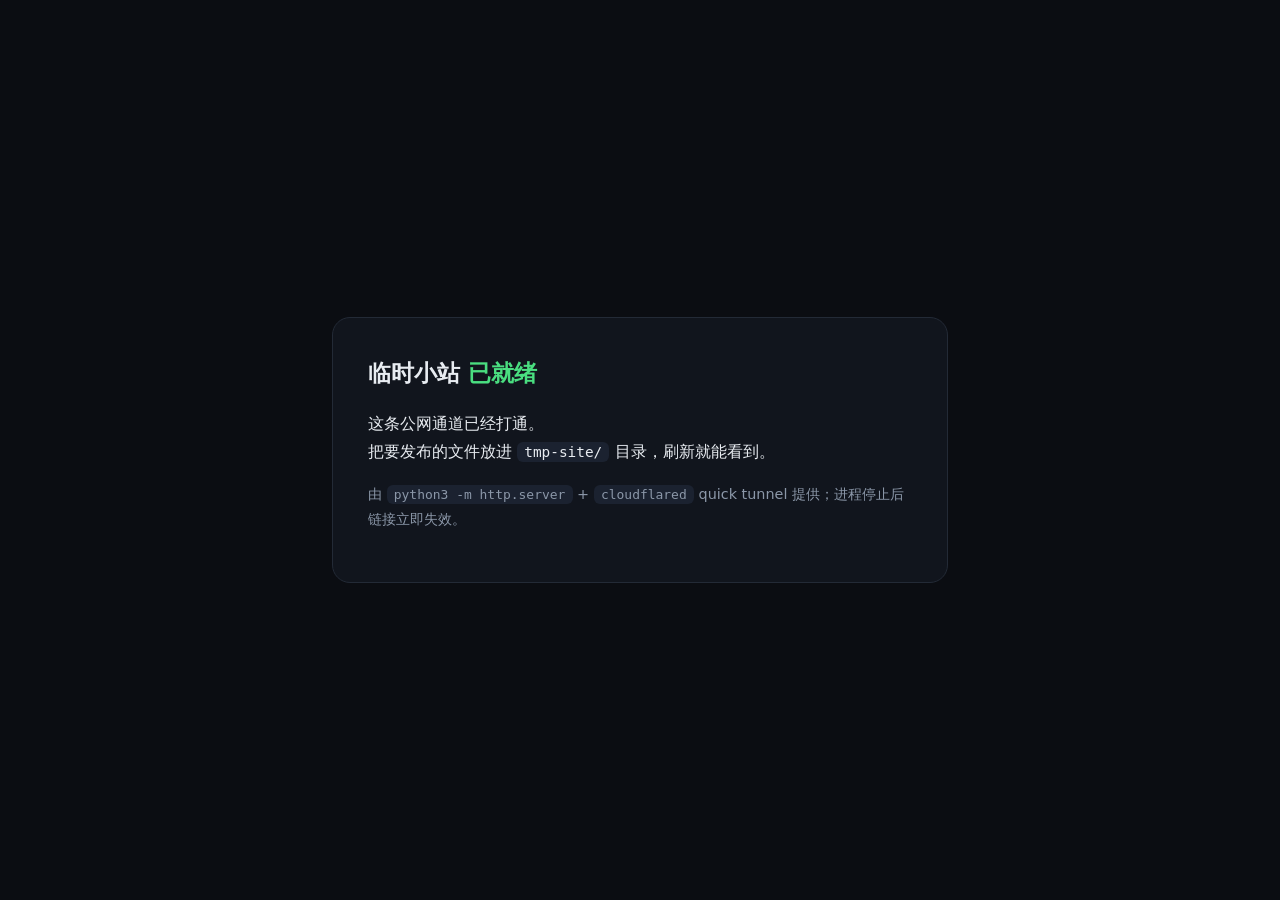
==== index.html @ eb9f4556 "add index.html" ====
<!doctype html>
<html lang="zh-CN"><head><meta charset="utf-8">
<meta name="viewport" content="width=device-width,initial-scale=1">
<title>临时小站 · 已就绪</title>
<style>
:root{color-scheme:dark}
body{margin:0;min-height:100vh;display:grid;place-items:center;background:#0b0d12;color:#e8ecf1;
font:16px/1.75 -apple-system,system-ui,"Noto Sans SC",sans-serif}
.card{max-width:34rem;margin:1rem;padding:2.2rem;border:1px solid #232a36;border-radius:18px;background:#11151d}
h1{margin:0 0 .6rem;font-size:1.45rem}
.ok{color:#4ade80}
code{background:#1b2230;padding:.15rem .45rem;border-radius:6px;font-size:.9em}
.muted{color:#8b97a8;font-size:.9rem}
</style></head><body>
<div class="card">
<h1>临时小站 <span class="ok">已就绪</span></h1>
<p>这条公网通道已经打通。<br>把要发布的文件放进 <code>tmp-site/</code> 目录，刷新就能看到。</p>
<p class="muted">由 <code>python3 -m http.server</code> + <code>cloudflared</code> quick tunnel 提供；进程停止后链接立即失效。</p>
</div></body></html>
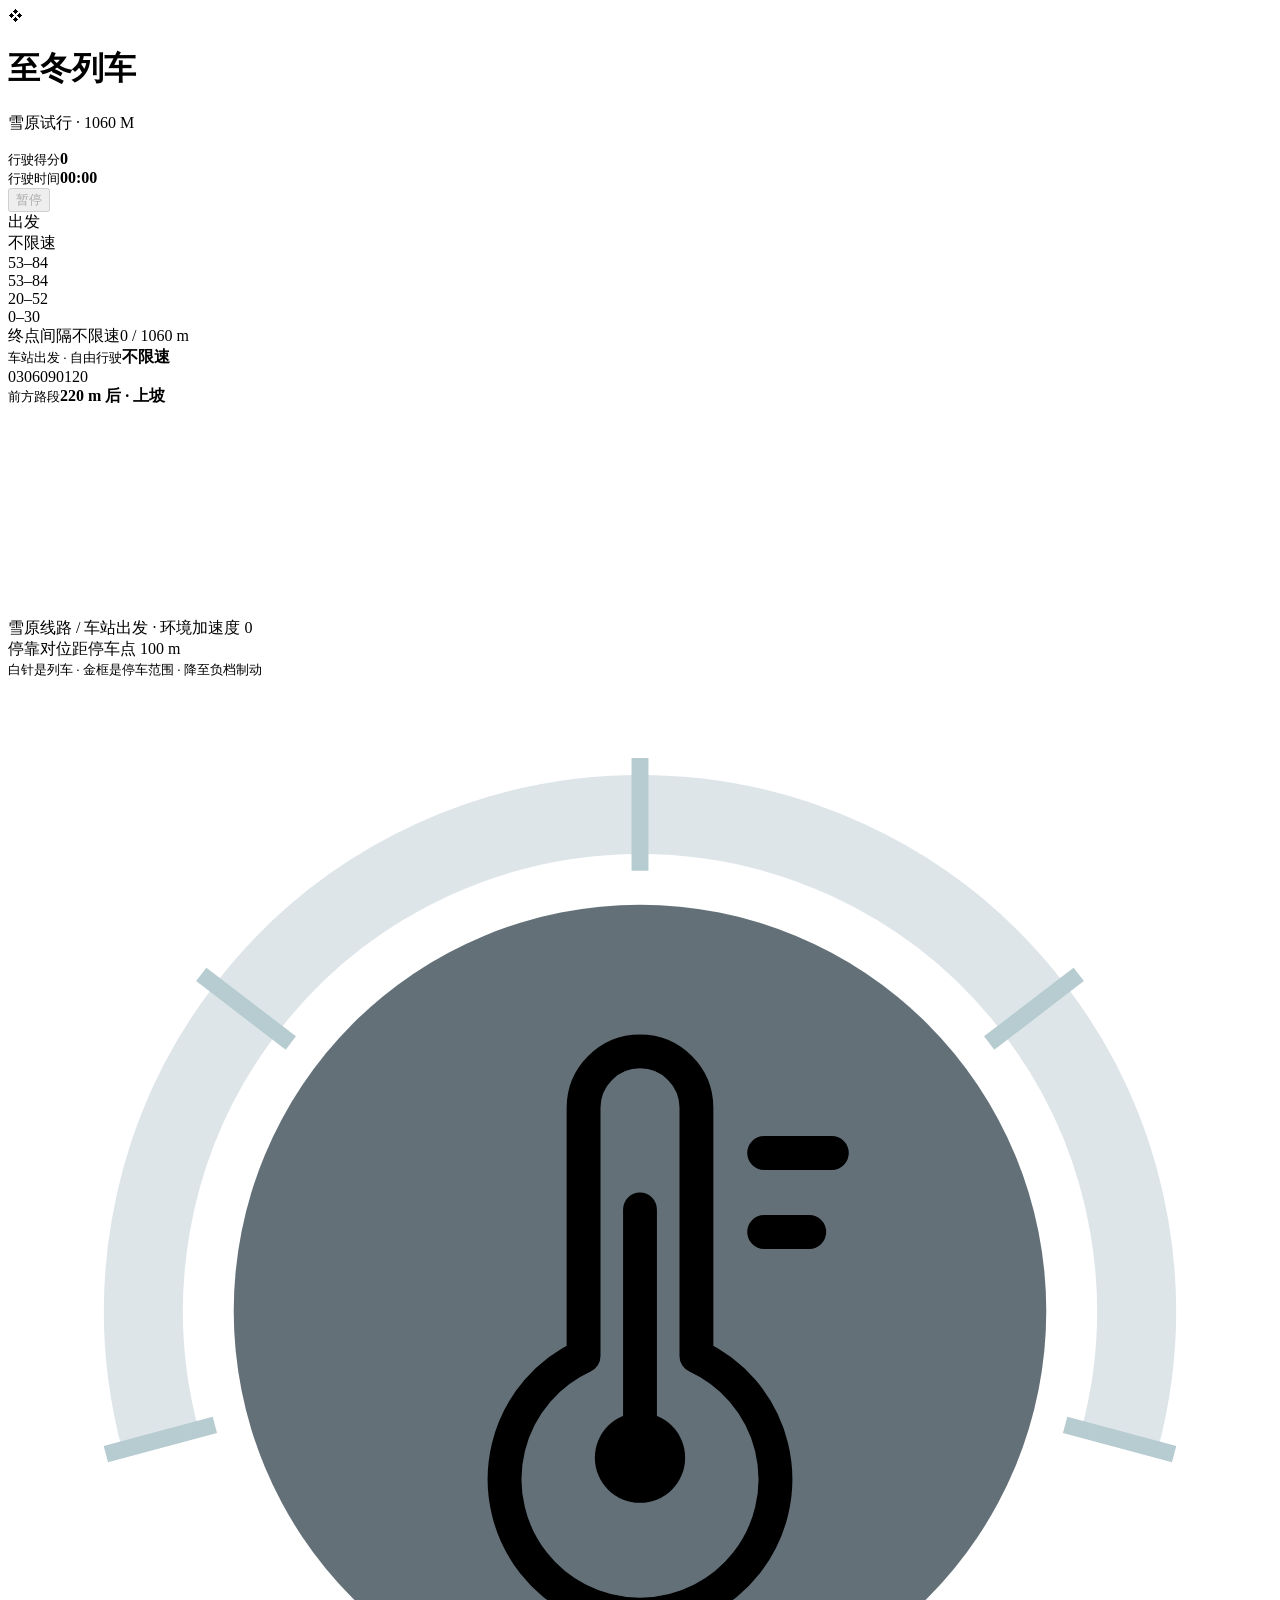
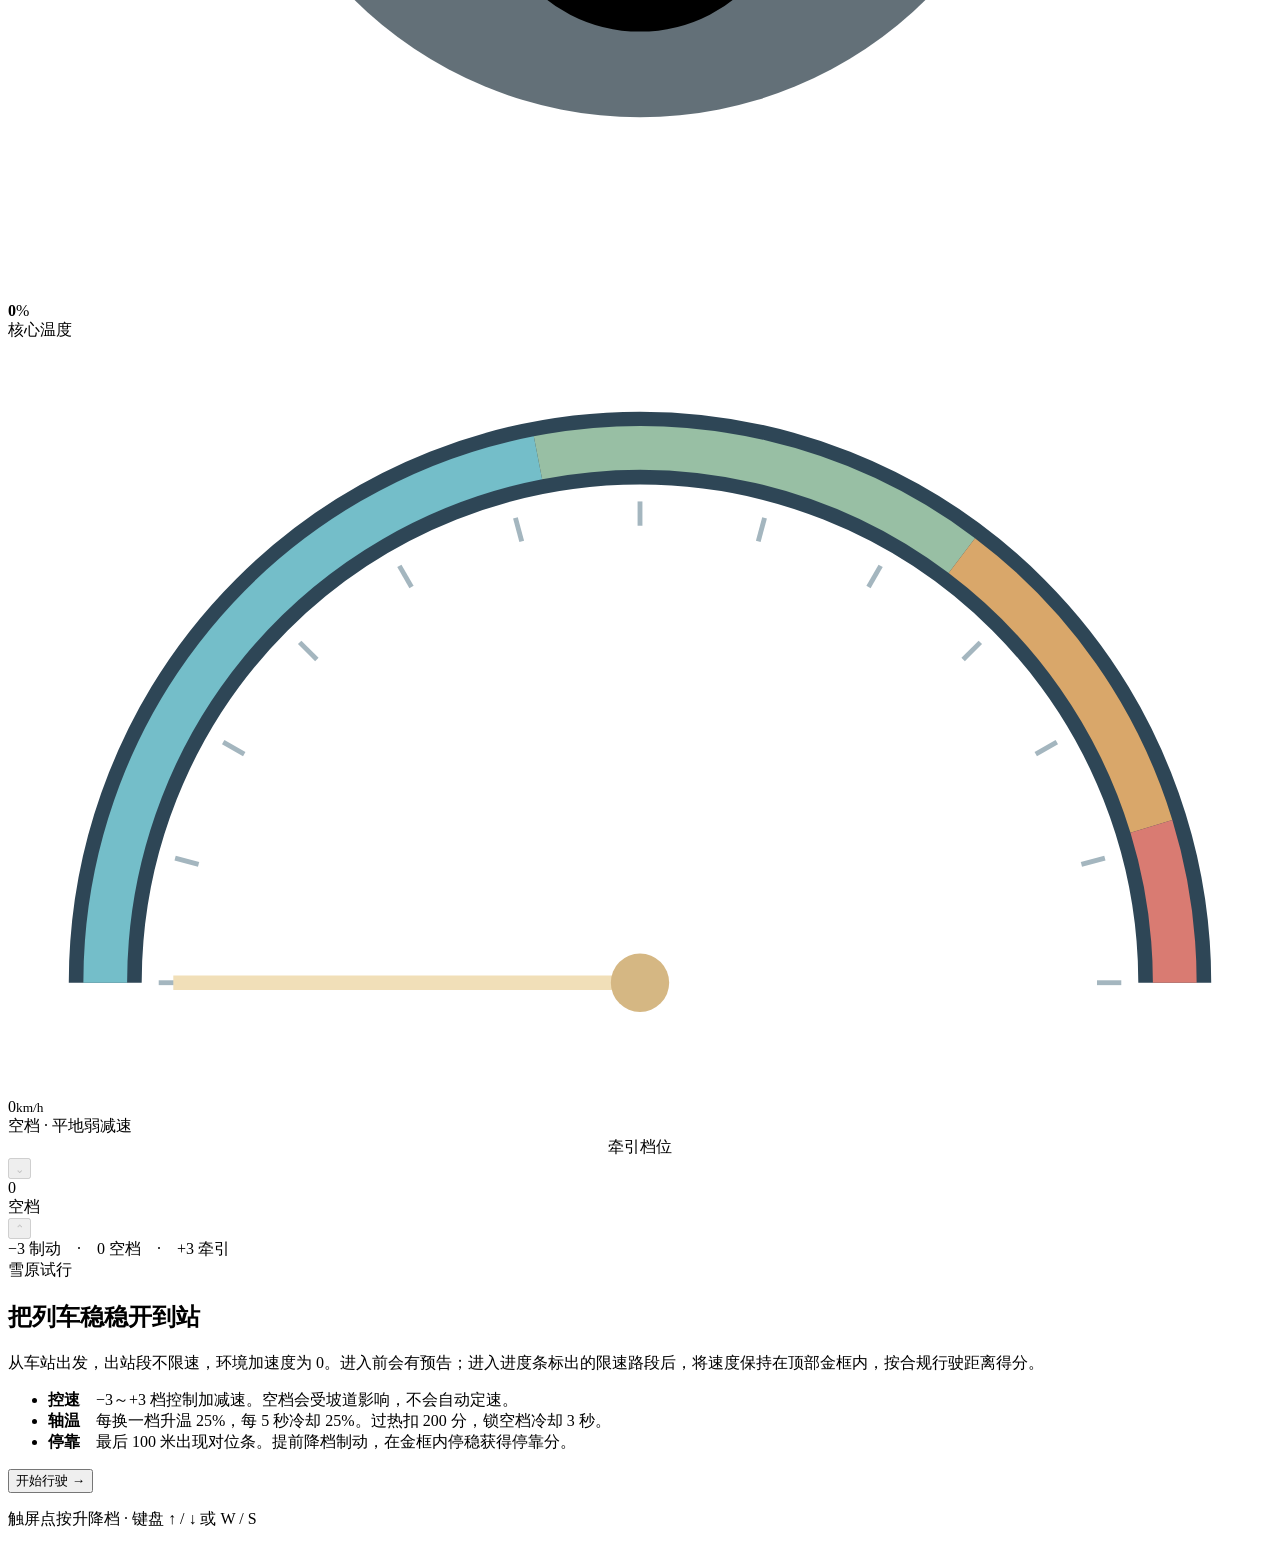
==== commit e2ae96b9: "update index.html" ====
--- a/index.html
+++ b/index.html
@@ -1,19 +1,45 @@
 <!doctype html>
-<html lang="zh-CN"><head><meta charset="utf-8">
-<meta name="viewport" content="width=device-width,initial-scale=1">
-<title>临时小站 · 已就绪</title>
-<style>
-:root{color-scheme:dark}
-body{margin:0;min-height:100vh;display:grid;place-items:center;background:#0b0d12;color:#e8ecf1;
-font:16px/1.75 -apple-system,system-ui,"Noto Sans SC",sans-serif}
-.card{max-width:34rem;margin:1rem;padding:2.2rem;border:1px solid #232a36;border-radius:18px;background:#11151d}
-h1{margin:0 0 .6rem;font-size:1.45rem}
-.ok{color:#4ade80}
-code{background:#1b2230;padding:.15rem .45rem;border-radius:6px;font-size:.9em}
-.muted{color:#8b97a8;font-size:.9rem}
-</style></head><body>
-<div class="card">
-<h1>临时小站 <span class="ok">已就绪</span></h1>
-<p>这条公网通道已经打通。<br>把要发布的文件放进 <code>tmp-site/</code> 目录，刷新就能看到。</p>
-<p class="muted">由 <code>python3 -m http.server</code> + <code>cloudflared</code> quick tunnel 提供；进程停止后链接立即失效。</p>
-</div></body></html>
+<html lang="zh-CN">
+<head>
+<meta charset="utf-8">
+<meta name="viewport" content="width=device-width,initial-scale=1,viewport-fit=cover">
+<meta name="theme-color" content="#142838">
+<title>至冬列车 · 雪原试行</title>
+<link rel="stylesheet" href="style.css?v=20261011-4">
+<script defer src="game.js?v=20261011-4"></script>
+<script defer src="scene.js?v=20261011-4"></script>
+<script defer src="app.js?v=20261011-4"></script>
+</head>
+<body>
+<main class="game" id="game">
+  <header class="header">
+    <div class="brand"><div class="emblem" aria-hidden="true"><span>❖</span></div><div><h1>至冬列车</h1><p class="eyebrow" id="route-length">雪原试行 · 1060 M</p></div></div>
+    <div class="top-stats"><div class="stat"><small>行驶得分</small><strong id="score">0</strong></div><div class="stat"><small>行驶时间</small><strong id="time">00:00</strong></div></div>
+    <button class="text-button" id="pause" aria-label="暂停行驶" disabled>暂停</button>
+  </header>
+    <div class="route-footer"><span class="route-start">出发</span><div class="route-line" id="route-line" role="group" aria-label="路段进度：标注限速区间与目标速度"><div class="route-cursor" id="route-cursor"></div></div><span class="route-end">终点</span><span class="route-legend">间隔不限速</span><span class="distance-readout" id="distance">0 / 1060 m</span></div>
+  <section class="target-panel" aria-label="目标速度与前方路段">
+    <div class="target-caption"><small id="section-name">车站出发 · 自由行驶</small><strong><span id="target-speed">不限速</span> <span id="target-unit" hidden>km/h</span></strong></div>
+    <div><div class="speed-track"><div class="target-range" id="target-range" hidden></div><div class="speed-marker" id="speed-marker"></div></div><div class="scale-labels"><span>0</span><span>30</span><span>60</span><span>90</span><span>120</span></div></div>
+    <div class="upcoming"><small>前方路段</small><strong id="upcoming">220 m 后 · 上坡</strong></div>
+  </section>
+  <section class="landscape" aria-label="像素雪原与向右行驶的列车">
+    <canvas id="scene" width="960" height="540" aria-label="列车在雪原轨道上向右行驶"></canvas>
+    <div class="approach-warning" id="approach-warning" role="status" aria-live="polite" hidden><span>即将进入<span id="approach-word">限速</span>区间，请保持车速</span><small id="approach-distance"></small></div>
+    <div class="scene-caption" id="scene-caption">雪原线路 / 车站出发 · 环境加速度 0</div>
+    <div class="docking" id="docking"><div class="docking-header"><span>停靠对位</span><span id="dock-distance">距停车点 100 m</span></div><div class="dock-track"><div class="dock-target" style="left:70.37%;width:7.41%"></div><div class="dock-marker" id="dock-marker"></div></div><small>白针是列车 · 金框是停车范围 · 降至负档制动</small></div>
+    <div class="notice" id="notice" role="status" aria-live="polite"></div>
+  </section>
+  <section class="cockpit" aria-label="驾驶仪表与档位操作">
+    <div class="section-hint-slot"><span id="section-hint" class="section-hint" role="status" aria-live="polite" hidden></span></div>
+    <div class="instruments">
+      <div class="heat-panel" id="heat-panel" data-state="normal"><svg class="heat-dial" id="heat-dial" viewBox="0 0 112 108" role="img" aria-label="核心温度 0%，正常"><circle cx="56" cy="56" r="36" fill="rgba(16,36,49,.65)"/><path d="M 13.499 67.388 A 44 44 0 1 1 98.501 67.388" fill="none" stroke="#8ba7b34a" stroke-width="7"/><path id="heat-fill" d="M 13.499 67.388 A 44 44 0 1 1 98.501 67.388" fill="none" stroke="currentColor" stroke-width="7" stroke-dasharray="161.26842288427602" stroke-dashoffset="161.26842288427602"/><g id="heat-ticks"></g><g class="thermometer" fill="none" stroke="currentColor" stroke-width="3" stroke-linecap="round" stroke-linejoin="round"><path d="M 51 60 V 38 A 5 5 0 0 1 61 38 V 60 A 12 12 0 1 1 51 60 Z"/><path d="M 56 47 V 66 M 67 42 H 73 M 67 49 H 71"/><circle cx="56" cy="69" r="4" fill="currentColor" stroke="none"/></g></svg><div class="heat-value"><strong id="heat">0</strong><span>%</span></div><div class="heat-status" id="heat-status">核心温度</div></div>
+      <div><div class="dial"><svg viewBox="0 0 260 155" role="img" aria-label="半圆速度表"><path d="M 20 132 A 110 110 0 0 1 240 132" fill="none" stroke="#2e4656" stroke-width="15"/><g id="dial-bands"></g><g id="dial-ticks"></g><line id="needle" x1="130" y1="132" x2="34" y2="132" stroke="#f1dfb8" stroke-width="3"/><circle cx="130" cy="132" r="6" fill="#d5b783"/></svg><div class="dial-value"><span id="speed">0</span><small>km/h</small></div></div><div class="acceleration" id="acceleration">空档 · 平地弱减速</div></div>
+      <div><div class="instrument-label" style="text-align:center">牵引档位</div><div class="gear-control"><button id="down" aria-label="降低一档" disabled>⌄</button><div><div class="gear-value" id="gear">0</div><div class="gear-description" id="gear-description">空档</div></div><button id="up" aria-label="升高一档" disabled>⌃</button></div><div class="gear-hint">−3 制动　·　0 空档　·　+3 牵引</div></div>
+    </div>
+  </section>
+  <div class="overlay" id="overlay"><section class="brief" aria-labelledby="brief-title"><div class="kicker" id="brief-kicker">雪原试行</div><h2 id="brief-title">把列车稳稳开到站</h2><div id="intro"><p>从车站出发，出站段不限速，环境加速度为 0。进入前会有预告；进入进度条标出的限速路段后，将速度保持在顶部金框内，按合规行驶距离得分。</p><ul><li><b>控速</b>　−3～+3 档控制加减速。空档会受坡道影响，不会自动定速。</li><li><b>轴温</b>　每换一档升温 25%，每 5 秒冷却 25%。过热扣 200 分，锁空档冷却 3 秒。</li><li><b>停靠</b>　最后 100 米出现对位条。提前降档制动，在金框内停稳获得停靠分。</li></ul></div><div id="results" hidden></div><button class="primary" id="start">开始行驶 →</button><p class="footnote" id="brief-footnote">触屏点按升降档 · 键盘 ↑ / ↓ 或 W / S</p></section></div>
+</main>
+<img id="train-art" width="240" height="66" src="[data-uri]" hidden alt="定稿列车像素素材">
+</body>
+</html>
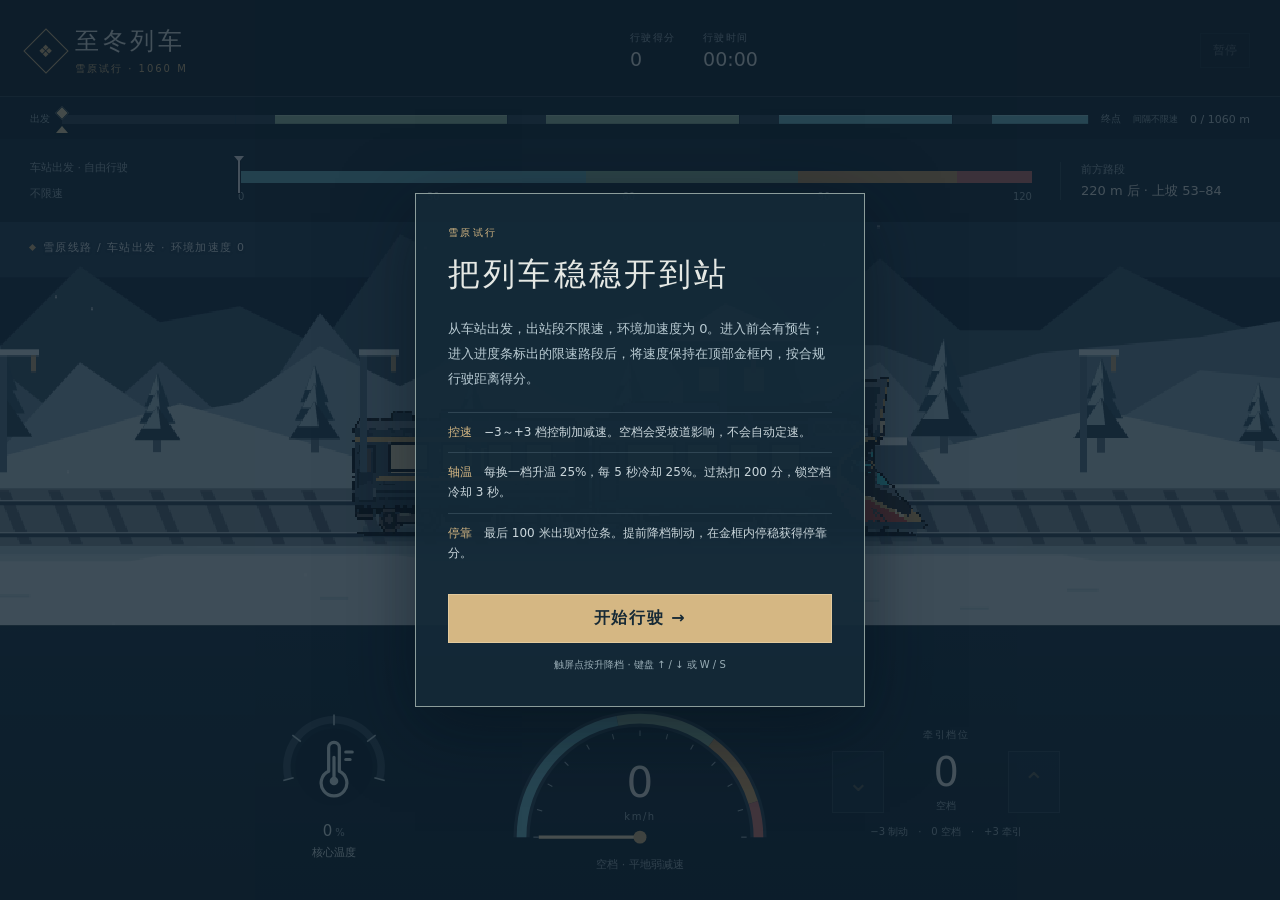
==== commit 08b17af2: "update index.html" ====
--- a/index.html
+++ b/index.html
@@ -5,10 +5,10 @@
 <meta name="viewport" content="width=device-width,initial-scale=1,viewport-fit=cover">
 <meta name="theme-color" content="#142838">
 <title>至冬列车 · 雪原试行</title>
-<link rel="stylesheet" href="style.css?v=20261011-4">
-<script defer src="game.js?v=20261011-4"></script>
-<script defer src="scene.js?v=20261011-4"></script>
-<script defer src="app.js?v=20261011-4"></script>
+<link rel="stylesheet" href="style.css?v=20261011-5">
+<script defer src="game.js?v=20261011-5"></script>
+<script defer src="scene.js?v=20261011-5"></script>
+<script defer src="app.js?v=20261011-5"></script>
 </head>
 <body>
 <main class="game" id="game">
--- a/style.css
+++ b/style.css
@@ -0,0 +1,51 @@
+:root{color-scheme:dark;--ink:#e5e8e4;--muted:#99adb6;--gold:#d5b783;--line:#647d8b55;--cyan:#74bec9;--green:#98bfa4;--orange:#d9a76a;--red:#d97b72}
+*{box-sizing:border-box}body{margin:0;background:#0e1c29;color:var(--ink);font-family:system-ui,"Noto Sans CJK SC",sans-serif}button{font:inherit;color:inherit;cursor:pointer;touch-action:manipulation}button:focus-visible{outline:2px solid var(--gold);outline-offset:4px}button:disabled{opacity:.35;cursor:default}button:active:not(:disabled){transform:translateY(2px)}
+.game{height:100svh;min-height:650px;max-width:1440px;margin:auto;display:flex;flex-direction:column;position:relative;overflow:hidden;background:#142838}
+.header{padding:20px 30px 14px;display:flex;align-items:center;justify-content:space-between;gap:20px;border-bottom:1px solid var(--line);background:#132330}.brand{display:flex;gap:13px;align-items:center}.emblem{width:32px;height:32px;border:1px solid var(--gold);transform:rotate(45deg);display:grid;place-items:center}.emblem span{transform:rotate(-45deg);font-size:17px;color:var(--gold)}h1{margin:0;font-family:serif;font-size:24px;font-weight:500;letter-spacing:.15em}.eyebrow{font-size:10px;letter-spacing:.2em;color:var(--gold);margin:5px 0 0}.top-stats{display:flex;gap:28px}.stat{display:grid;gap:3px}.stat small{font-size:10px;color:var(--muted);letter-spacing:.13em}.stat strong{font-size:19px;font-weight:500;font-variant-numeric:tabular-nums}.text-button{border:1px solid var(--line);background:transparent;padding:8px 12px;font-size:12px}
+.target-panel{padding:15px 30px 13px;background:#172d3d;display:grid;grid-template-columns:180px 1fr 190px;gap:28px;align-items:center}.target-caption small,.upcoming small{color:var(--muted);font-size:11px;display:block}.target-caption strong{font-size:19px;font-weight:500;display:block;margin-top:4px}.target-caption strong span{font-size:11px;color:var(--muted)}.speed-track{height:12px;position:relative;margin:12px 0 8px;background:linear-gradient(90deg,var(--cyan) 0 43.888%,var(--green) 43.888% 70.555%,var(--orange) 70.555% 90.555%,var(--red) 90.555% 100%);opacity:.9}.target-range{position:absolute;top:-5px;bottom:-5px;border:2px solid #f4e6c9;background:#ffffff17}.speed-marker{position:absolute;top:-11px;width:2px;height:33px;background:#fff;box-shadow:0 0 0 1px #152330}.speed-marker:before{content:"";position:absolute;top:-4px;left:-4px;border-left:5px solid transparent;border-right:5px solid transparent;border-top:6px solid #fff}.scale-labels{display:flex;justify-content:space-between;font-size:10px;color:var(--muted)}.upcoming{border-left:1px solid var(--line);padding-left:20px}.upcoming strong{font-size:13px;font-weight:400;display:block;margin-top:5px}
+.landscape{flex:1;position:relative;min-height:190px;overflow:hidden;background:#274052}.landscape canvas{width:100%;height:100%;object-fit:cover;image-rendering:pixelated}.scene-caption{position:absolute;top:18px;left:30px;display:flex;align-items:center;gap:8px;color:#e2ebed;font-size:11px;letter-spacing:.12em;text-shadow:0 1px 2px #183044}.scene-caption:before{content:"";width:5px;height:5px;background:var(--gold);transform:rotate(45deg)}.notice{position:absolute;bottom:16px;left:50%;transform:translateX(-50%);padding:9px 16px;background:#132838ed;border:1px solid var(--line);color:#e9d4ae;font-size:12px;max-width:90%;text-align:center;white-space:normal}.notice:empty{display:none}
+.cockpit{background:#142633;border-top:2px solid #7e8c8f;padding:15px 30px 21px;position:relative}.instruments{display:grid;grid-template-columns:1fr 1.25fr 1fr;gap:25px;align-items:center;max-width:840px;margin:auto}.heat-panel{max-width:200px}.instrument-label{font-size:10px;color:var(--muted);letter-spacing:.16em;margin-bottom:9px}.heat-value{display:flex;align-items:baseline;gap:6px;margin-bottom:12px;font-variant-numeric:tabular-nums}.heat-value strong{font-size:29px;font-weight:400}.heat-value span{font-size:12px;color:var(--muted)}.heat-track{display:flex;gap:5px;height:10px}.heat-cell{flex:1;background:#294252;position:relative;overflow:hidden}.heat-cell span{display:block;height:100%;width:0;background:var(--gold)}.heat-status{font-size:11px;color:var(--muted);margin-top:9px;min-height:15px}.dial{position:relative;text-align:center;width:100%;max-width:280px;margin:auto}.dial svg{width:100%;display:block;overflow:visible}.dial-value{position:absolute;inset:40% 0 auto;font-size:42px;font-weight:400;line-height:1;font-variant-numeric:tabular-nums}.dial-value small{display:block;font-size:10px;color:var(--muted);letter-spacing:.15em;margin-top:8px}.acceleration{font-size:11px;color:var(--muted);margin-top:-5px;text-align:center;min-height:15px}.gear-control{display:grid;grid-template-columns:52px 1fr 52px;align-items:center;gap:8px;text-align:center}.gear-control button{height:62px;background:#203b4e;border:1px solid #62798a;color:var(--gold);font-size:26px}.gear-value{font-size:40px;font-weight:400;line-height:1;font-variant-numeric:tabular-nums}.gear-description{font-size:10px;color:var(--muted);margin-top:7px;min-height:14px}.gear-hint{font-size:10px;color:var(--muted);text-align:center;margin-top:12px}.route-footer{display:flex;align-items:center;gap:14px;padding-top:16px;border-top:1px solid var(--line);margin-top:15px}.route-start,.route-end{font-size:10px;color:var(--muted);white-space:nowrap}.route-line{display:flex;flex:1;position:relative;gap:3px;height:5px}.route-segment{background:#3c5464}.route-cursor{position:absolute;width:8px;height:8px;background:var(--gold);top:-2px;transform:translateX(-50%) rotate(45deg)}.distance-readout{font-size:11px;color:#c2ced3;font-variant-numeric:tabular-nums;white-space:nowrap}
+.docking{position:absolute;left:50%;bottom:58px;transform:translateX(-50%);width:min(440px,88%);background:#132838ed;padding:14px 20px;border:1px solid var(--gold);display:none}.docking.visible{display:block}.docking-header{display:flex;justify-content:space-between;font-size:12px;margin-bottom:18px}.dock-track{height:6px;background:#4d6475;position:relative;margin-bottom:12px}.dock-target{position:absolute;left:65%;width:6.5%;height:20px;top:-7px;background:#d5b78355;border:1px solid var(--gold)}.dock-marker{position:absolute;top:-9px;width:3px;height:24px;background:#fff}.docking small{color:var(--muted);font-size:10px}.overlay{position:absolute;inset:0;display:grid;place-items:center;padding:24px;background:#0b1b29bd;z-index:5}.overlay[hidden]{display:none}.brief{max-width:450px;width:100%;border:1px solid #8c9d9b;background:#142938f5;padding:32px;box-shadow:0 20px 70px #04101980}.brief .kicker{font-size:10px;letter-spacing:.23em;color:var(--gold)}.brief h2{font-family:serif;font-weight:400;font-size:32px;margin:13px 0 20px;letter-spacing:.1em}.brief p{font-size:13px;line-height:1.9;color:#b9cbd3}.brief ul{list-style:none;padding:0;margin:20px 0}.brief li{padding:10px 0;border-top:1px solid var(--line);font-size:12px;line-height:1.65;color:#cad6db}.brief li b{color:var(--gold);font-weight:500}.primary{width:100%;padding:13px;background:var(--gold);border:1px solid #e3ca9d;color:#172a36;font-weight:600;letter-spacing:.1em}.brief .footnote{font-size:10px;color:var(--muted);margin:12px 0 0;text-align:center}.results{display:grid;grid-template-columns:1fr 1fr;gap:15px;border-top:1px solid var(--line);padding:20px 0}.results small{display:block;font-size:11px;color:var(--muted)}.results strong{display:block;font-size:23px;font-weight:400;margin-top:7px}.overheated .target-panel{box-shadow:inset 0 -2px var(--red)}.overheated .heat-cell span{background:var(--red)}.overheated .heat-status{color:var(--red)}
+@media(min-width:1000px){.game{max-height:1000px}.landscape{min-height:300px}.cockpit{padding-top:25px;padding-bottom:28px}.instruments{gap:50px}.header{padding-top:25px;padding-bottom:20px}.target-panel{padding-top:20px;padding-bottom:20px}}
+@media(max-width:600px){.game{min-height:580px}.header{padding:14px 16px;gap:12px}h1{font-size:19px}.emblem{width:25px;height:25px}.brand{gap:11px}.eyebrow{font-size:8px}.top-stats{gap:14px}.stat strong{font-size:16px}.stat small{font-size:9px}.text-button{font-size:10px;padding:7px}.target-panel{padding:13px 16px 12px;grid-template-columns:1fr;gap:8px}.target-caption{display:flex;align-items:center;justify-content:space-between}.target-caption strong{font-size:16px;margin:0}.speed-track{margin-top:9px}.upcoming{border:0;padding:0;display:flex;justify-content:space-between}.upcoming strong{margin:0;font-size:11px}.upcoming small{font-size:10px}.scene-caption{left:16px;top:13px;font-size:10px}.cockpit{padding:14px 16px 18px}.instruments{gap:11px;grid-template-columns:.8fr 1.1fr 1fr}.instrument-label{font-size:9px;letter-spacing:.08em}.heat-value strong{font-size:24px}.heat-value{margin-bottom:10px}.heat-status{font-size:9px}.heat-track{gap:3px;height:8px}.dial-value{font-size:32px}.dial-value small{font-size:8px;margin-top:5px}.gear-control{grid-template-columns:34px 1fr 34px;gap:3px}.gear-control button{height:54px;font-size:22px}.gear-value{font-size:29px}.gear-description,.gear-hint{font-size:9px}.gear-hint{margin-top:8px}.acceleration{font-size:9px;margin-top:0}.route-footer{gap:8px;margin-top:15px;padding-top:12px}.distance-readout{font-size:10px}.route-start,.route-end{font-size:9px}.brief{padding:25px}.brief h2{font-size:28px}.docking{bottom:54px}}
+@media(max-height:650px) and (min-width:650px){.game{height:auto;min-height:100svh}.landscape{flex:none;height:290px}.header{padding:10px 25px}.target-panel{padding:10px 25px}.cockpit{padding:12px 25px}.dial{max-width:200px}.dial-value{font-size:30px}}
+@media(prefers-reduced-motion:reduce){button:active:not(:disabled){transform:none}}
+
+/* Route geometry represents absolute distance; labels show where speed restrictions begin/end. */
+.route-line{height:22px;display:block;gap:0;background:#263d4d;overflow:visible}
+.route-segment{position:absolute;top:0;height:22px;border-right:2px solid #142633;background:var(--segment-color);color:#152a36;display:flex;align-items:center;justify-content:center;font-size:9px;font-variant-numeric:tabular-nums}
+.route-segment.unlimited{background:#3a5264;color:#d5e0e4}
+.route-segment.limited{border-top:2px solid #e8e6c7}
+.route-cursor{top:-6px;height:34px;width:2px;transform:translateX(-50%);z-index:2;background:#fff;box-shadow:0 0 0 1px #142633}
+.route-cursor:before{content:"";position:absolute;left:-4px;top:-4px;border-left:5px solid transparent;border-right:5px solid transparent;border-top:6px solid #fff}
+.landscape canvas{position:absolute;inset:0;object-fit:fill}
+@media(max-width:600px){.route-footer{flex-wrap:wrap;row-gap:9px}.route-line{flex:1;min-width:220px}.distance-readout{width:100%;text-align:right}.route-segment{font-size:8px}.route-start,.route-end{font-size:9px}}
+
+.section-hint-slot{height:30px;text-align:center;margin-bottom:9px}
+.section-hint{display:inline-block;border:1px solid var(--hint-color);border-left:4px solid var(--hint-color);color:var(--hint-color);background:#10222e;padding:6px 12px;font-size:11px;line-height:16px;letter-spacing:.03em;max-width:100%}
+.section-hint[hidden]{display:none}
+.route-segment.transition{border:0;background:repeating-linear-gradient(135deg,#3d5262 0 3px,#263d4d 3px 6px)}
+.route-segment.current{outline:1px solid #fff;outline-offset:-2px}
+.route-legend{font-size:9px;color:var(--muted);white-space:nowrap}
+@media(max-width:600px){.route-legend{flex:1}.distance-readout{width:auto}.section-hint{font-size:10px}}
+
+/* Reference HUD: slim route at top, approach notice, 210-degree temperature dial. */
+.route-footer{margin:0;padding:15px 30px 13px;border-top:0;background:#122735;order:0;gap:12px}
+.route-line{height:9px;background:#60788966;overflow:visible}
+.route-segment{height:9px;top:0;border:0;border-right:1px solid #20394a;background:var(--segment-color)}
+.route-segment span{display:none}
+.route-segment.unlimited{background:transparent}
+.route-segment.transition{background:transparent}
+.route-segment.limited{border-top:0;box-shadow:inset 0 1px #ffffff40,inset 0 -1px #00000020}
+.route-segment.current{outline:0;filter:brightness(1.2)}
+.route-cursor{width:0;height:0;top:11px;background:transparent;box-shadow:none;transform:translateX(-50%)}
+.route-cursor:before{top:0;left:-6px;border:0;border-left:6px solid transparent;border-right:6px solid transparent;border-bottom:7px solid #e8d6a9;filter:drop-shadow(0 1px 1px #102431)}
+.route-cursor:after{content:"";position:absolute;top:-18px;left:-5px;width:8px;height:8px;background:#e8d6a9;transform:rotate(45deg);border:1px solid #1b3445}
+.route-legend{font-size:9px}
+.approach-warning{position:absolute;top:54px;left:0;right:0;z-index:2;min-height:44px;display:flex;align-items:center;justify-content:center;gap:16px;padding:10px 20px;background:linear-gradient(90deg,#10283700,#153548c9 20% 80%,#10283700);text-align:center;font-size:14px;color:#e5eef0;text-shadow:0 1px 2px #203e50}
+.approach-warning[hidden]{display:none}.approach-warning small{font-size:11px;color:#d1e0e6}.approach-warning #approach-word{font-weight:600}
+.section-hint-slot{height:30px;margin-bottom:14px}.section-hint{min-width:260px;border:0;border-radius:0;border-left:0;background:linear-gradient(90deg,transparent,var(--hint-color) 35% 65%,transparent);color:#f2faf5;padding:7px 20px;font-size:12px;text-shadow:0 1px 3px #13312a;position:relative;isolation:isolate}
+.section-hint:before{content:"";position:absolute;inset:0;background:#15334266;z-index:-1}
+.cockpit{background:linear-gradient(#173142e8,#122632);border-top:1px solid #91a6af55}
+.heat-panel{display:flex;flex-direction:column;align-items:center;color:#dcebea;max-width:none;--heat-tone:#dcebea}.heat-dial{display:block;width:100%;max-width:120px;color:var(--heat-tone);overflow:visible}.heat-panel[data-state="warning"]{--heat-tone:#dea778}.heat-panel[data-state="overheated"]{--heat-tone:#dd786b}.heat-value{gap:3px;margin:0}.heat-value strong{font-size:15px}.heat-value span{font-size:10px}.heat-status{margin-top:5px;min-height:15px;text-align:center;color:var(--heat-tone)}
+@media(max-width:600px){.route-footer{padding:13px 16px 12px;gap:8px;row-gap:7px}.route-line{min-width:210px}.route-legend{flex:1;font-size:8px}.distance-readout{font-size:9px}.approach-warning{top:40px;flex-direction:column;gap:3px;min-height:53px;padding:8px 12px;font-size:12px}.approach-warning small{font-size:10px}.heat-dial{max-width:94px}.heat-value strong{font-size:13px}.heat-status{font-size:9px}.section-hint{min-width:220px;font-size:11px}.section-hint-slot{margin-bottom:11px}}
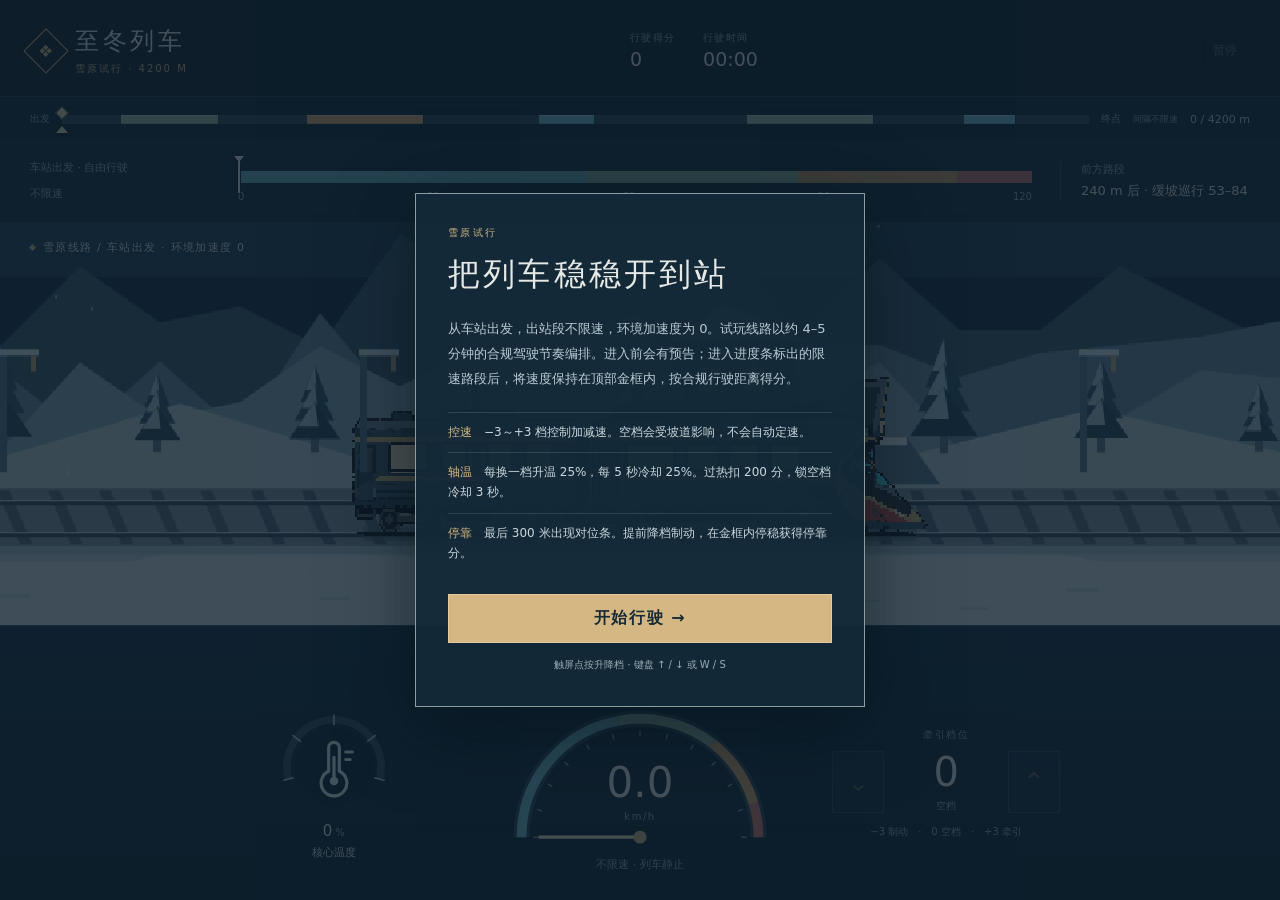
==== commit 1384052e: "update index.html" ====
--- a/index.html
+++ b/index.html
@@ -5,40 +5,40 @@
 <meta name="viewport" content="width=device-width,initial-scale=1,viewport-fit=cover">
 <meta name="theme-color" content="#142838">
 <title>至冬列车 · 雪原试行</title>
-<link rel="stylesheet" href="style.css?v=20261011-5">
-<script defer src="game.js?v=20261011-5"></script>
-<script defer src="scene.js?v=20261011-5"></script>
-<script defer src="app.js?v=20261011-5"></script>
+<link rel="stylesheet" href="style.css?v=20261011-9">
+<script defer src="game.js?v=20261011-9"></script>
+<script defer src="scene.js?v=20261011-9"></script>
+<script defer src="app.js?v=20261011-9"></script>
 </head>
 <body>
 <main class="game" id="game">
   <header class="header">
-    <div class="brand"><div class="emblem" aria-hidden="true"><span>❖</span></div><div><h1>至冬列车</h1><p class="eyebrow" id="route-length">雪原试行 · 1060 M</p></div></div>
+    <div class="brand"><div class="emblem" aria-hidden="true"><span>❖</span></div><div><h1>至冬列车</h1><p class="eyebrow" id="route-length">雪原试行 · 4200 M</p></div></div>
     <div class="top-stats"><div class="stat"><small>行驶得分</small><strong id="score">0</strong></div><div class="stat"><small>行驶时间</small><strong id="time">00:00</strong></div></div>
     <button class="text-button" id="pause" aria-label="暂停行驶" disabled>暂停</button>
   </header>
-    <div class="route-footer"><span class="route-start">出发</span><div class="route-line" id="route-line" role="group" aria-label="路段进度：标注限速区间与目标速度"><div class="route-cursor" id="route-cursor"></div></div><span class="route-end">终点</span><span class="route-legend">间隔不限速</span><span class="distance-readout" id="distance">0 / 1060 m</span></div>
+    <div class="route-footer"><span class="route-start">出发</span><div class="route-line" id="route-line" role="group" aria-label="路段进度：标注限速区间与目标速度"><div class="route-cursor" id="route-cursor"></div></div><span class="route-end">终点</span><span class="route-legend">间隔不限速</span><span class="distance-readout" id="distance">0 / 4200 m</span></div>
   <section class="target-panel" aria-label="目标速度与前方路段">
     <div class="target-caption"><small id="section-name">车站出发 · 自由行驶</small><strong><span id="target-speed">不限速</span> <span id="target-unit" hidden>km/h</span></strong></div>
     <div><div class="speed-track"><div class="target-range" id="target-range" hidden></div><div class="speed-marker" id="speed-marker"></div></div><div class="scale-labels"><span>0</span><span>30</span><span>60</span><span>90</span><span>120</span></div></div>
-    <div class="upcoming"><small>前方路段</small><strong id="upcoming">220 m 后 · 上坡</strong></div>
+    <div class="upcoming"><small>前方路段</small><strong id="upcoming">240 m 后 · 缓坡巡行</strong></div>
   </section>
   <section class="landscape" aria-label="像素雪原与向右行驶的列车">
     <canvas id="scene" width="960" height="540" aria-label="列车在雪原轨道上向右行驶"></canvas>
-    <div class="approach-warning" id="approach-warning" role="status" aria-live="polite" hidden><span>即将进入<span id="approach-word">限速</span>区间，请保持车速</span><small id="approach-distance"></small></div>
+    <div class="approach-warning" id="approach-warning" role="status" aria-live="polite" hidden><span>即将进入<span id="approach-word">限速</span>区间，请提前调整车速</span><small id="approach-distance"></small></div>
     <div class="scene-caption" id="scene-caption">雪原线路 / 车站出发 · 环境加速度 0</div>
-    <div class="docking" id="docking"><div class="docking-header"><span>停靠对位</span><span id="dock-distance">距停车点 100 m</span></div><div class="dock-track"><div class="dock-target" style="left:70.37%;width:7.41%"></div><div class="dock-marker" id="dock-marker"></div></div><small>白针是列车 · 金框是停车范围 · 降至负档制动</small></div>
+    <div class="docking" id="docking"><div class="docking-header"><span>停靠对位</span><span id="dock-distance">距停车点 300 m</span></div><div class="dock-track"><div class="dock-target" style="left:70.37%;width:7.41%"></div><div class="dock-marker" id="dock-marker"></div></div><small>白针是列车 · 金框是停车范围 · 降至负档制动</small></div>
     <div class="notice" id="notice" role="status" aria-live="polite"></div>
   </section>
   <section class="cockpit" aria-label="驾驶仪表与档位操作">
     <div class="section-hint-slot"><span id="section-hint" class="section-hint" role="status" aria-live="polite" hidden></span></div>
     <div class="instruments">
       <div class="heat-panel" id="heat-panel" data-state="normal"><svg class="heat-dial" id="heat-dial" viewBox="0 0 112 108" role="img" aria-label="核心温度 0%，正常"><circle cx="56" cy="56" r="36" fill="rgba(16,36,49,.65)"/><path d="M 13.499 67.388 A 44 44 0 1 1 98.501 67.388" fill="none" stroke="#8ba7b34a" stroke-width="7"/><path id="heat-fill" d="M 13.499 67.388 A 44 44 0 1 1 98.501 67.388" fill="none" stroke="currentColor" stroke-width="7" stroke-dasharray="161.26842288427602" stroke-dashoffset="161.26842288427602"/><g id="heat-ticks"></g><g class="thermometer" fill="none" stroke="currentColor" stroke-width="3" stroke-linecap="round" stroke-linejoin="round"><path d="M 51 60 V 38 A 5 5 0 0 1 61 38 V 60 A 12 12 0 1 1 51 60 Z"/><path d="M 56 47 V 66 M 67 42 H 73 M 67 49 H 71"/><circle cx="56" cy="69" r="4" fill="currentColor" stroke="none"/></g></svg><div class="heat-value"><strong id="heat">0</strong><span>%</span></div><div class="heat-status" id="heat-status">核心温度</div></div>
-      <div><div class="dial"><svg viewBox="0 0 260 155" role="img" aria-label="半圆速度表"><path d="M 20 132 A 110 110 0 0 1 240 132" fill="none" stroke="#2e4656" stroke-width="15"/><g id="dial-bands"></g><g id="dial-ticks"></g><line id="needle" x1="130" y1="132" x2="34" y2="132" stroke="#f1dfb8" stroke-width="3"/><circle cx="130" cy="132" r="6" fill="#d5b783"/></svg><div class="dial-value"><span id="speed">0</span><small>km/h</small></div></div><div class="acceleration" id="acceleration">空档 · 平地弱减速</div></div>
+      <div><div class="dial"><svg viewBox="0 0 260 155" role="img" aria-label="半圆速度表"><path d="M 20 132 A 110 110 0 0 1 240 132" fill="none" stroke="#2e4656" stroke-width="15"/><g id="dial-bands"></g><g id="dial-ticks"></g><line id="needle" x1="130" y1="132" x2="34" y2="132" stroke="#f1dfb8" stroke-width="3"/><circle cx="130" cy="132" r="6" fill="#d5b783"/></svg><div class="dial-value"><span id="speed">0.0</span><small>km/h</small></div></div><div class="acceleration" id="acceleration">空档 · 平地弱减速</div></div>
       <div><div class="instrument-label" style="text-align:center">牵引档位</div><div class="gear-control"><button id="down" aria-label="降低一档" disabled>⌄</button><div><div class="gear-value" id="gear">0</div><div class="gear-description" id="gear-description">空档</div></div><button id="up" aria-label="升高一档" disabled>⌃</button></div><div class="gear-hint">−3 制动　·　0 空档　·　+3 牵引</div></div>
     </div>
   </section>
-  <div class="overlay" id="overlay"><section class="brief" aria-labelledby="brief-title"><div class="kicker" id="brief-kicker">雪原试行</div><h2 id="brief-title">把列车稳稳开到站</h2><div id="intro"><p>从车站出发，出站段不限速，环境加速度为 0。进入前会有预告；进入进度条标出的限速路段后，将速度保持在顶部金框内，按合规行驶距离得分。</p><ul><li><b>控速</b>　−3～+3 档控制加减速。空档会受坡道影响，不会自动定速。</li><li><b>轴温</b>　每换一档升温 25%，每 5 秒冷却 25%。过热扣 200 分，锁空档冷却 3 秒。</li><li><b>停靠</b>　最后 100 米出现对位条。提前降档制动，在金框内停稳获得停靠分。</li></ul></div><div id="results" hidden></div><button class="primary" id="start">开始行驶 →</button><p class="footnote" id="brief-footnote">触屏点按升降档 · 键盘 ↑ / ↓ 或 W / S</p></section></div>
+  <div class="overlay" id="overlay"><section class="brief" aria-labelledby="brief-title"><div class="kicker" id="brief-kicker">雪原试行</div><h2 id="brief-title">把列车稳稳开到站</h2><div id="intro"><p>从车站出发，出站段不限速，环境加速度为 0。试玩线路以约 4–5 分钟的合规驾驶节奏编排。进入前会有预告；进入进度条标出的限速路段后，将速度保持在顶部金框内，按合规行驶距离得分。</p><ul><li><b>控速</b>　−3～+3 档控制加减速。空档会受坡道影响，不会自动定速。</li><li><b>轴温</b>　每换一档升温 25%，每 5 秒冷却 25%。过热扣 200 分，锁空档冷却 3 秒。</li><li><b>停靠</b>　最后 300 米出现对位条。提前降档制动，在金框内停稳获得停靠分。</li></ul></div><div id="results" hidden></div><button class="primary" id="start">开始行驶 →</button><p class="footnote" id="brief-footnote">触屏点按升降档 · 键盘 ↑ / ↓ 或 W / S</p></section></div>
 </main>
 <img id="train-art" width="240" height="66" src="[data-uri]" hidden alt="定稿列车像素素材">
 </body>
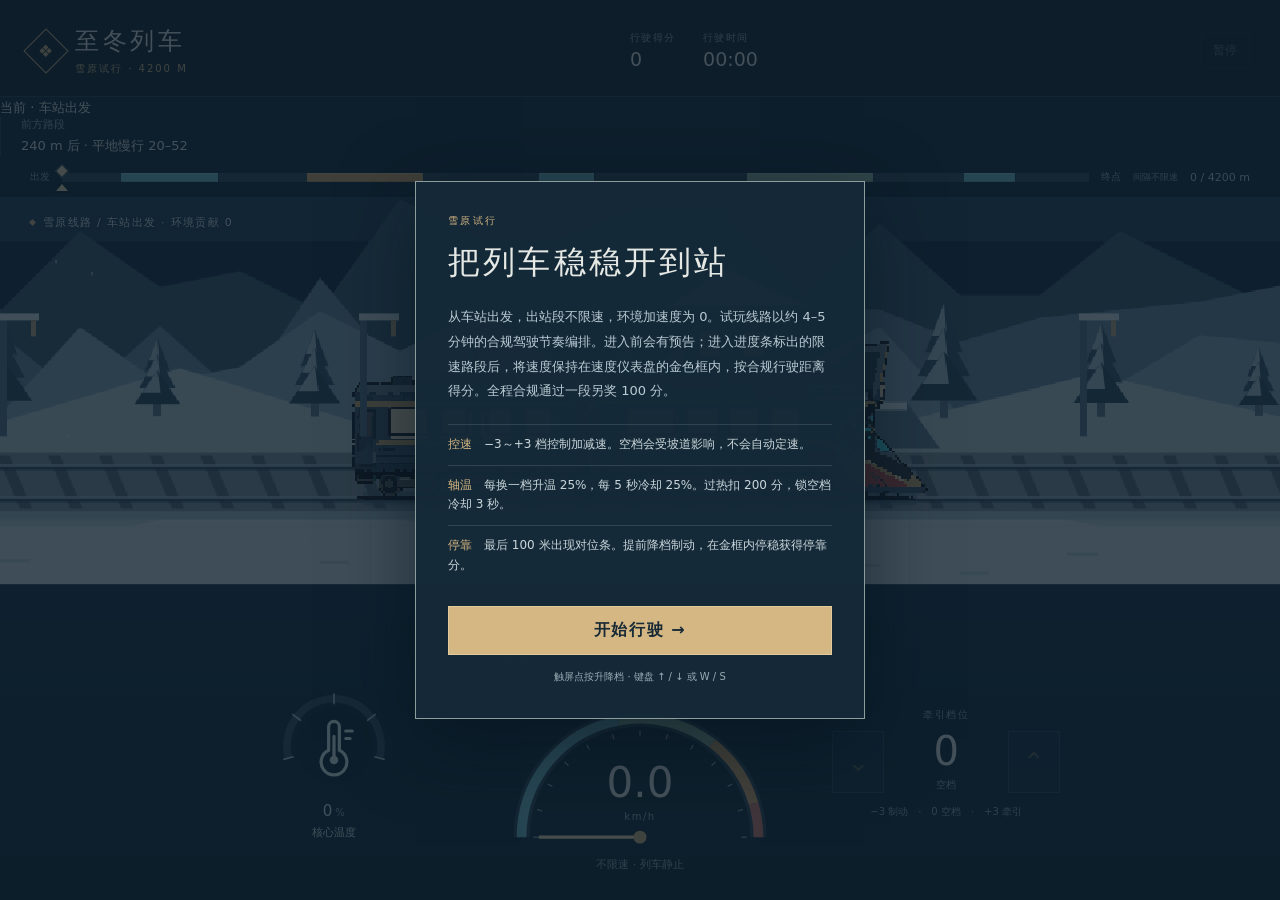
==== commit 827fd585: "update index.html" ====
--- a/index.html
+++ b/index.html
@@ -5,10 +5,10 @@
 <meta name="viewport" content="width=device-width,initial-scale=1,viewport-fit=cover">
 <meta name="theme-color" content="#142838">
 <title>至冬列车 · 雪原试行</title>
-<link rel="stylesheet" href="style.css?v=20261011-9">
-<script defer src="game.js?v=20261011-9"></script>
-<script defer src="scene.js?v=20261011-9"></script>
-<script defer src="app.js?v=20261011-9"></script>
+<link rel="stylesheet" href="style.css?v=20261011-14">
+<script defer src="game.js?v=20261011-14"></script>
+<script defer src="scene.js?v=20261011-14"></script>
+<script defer src="app.js?v=20261011-14"></script>
 </head>
 <body>
 <main class="game" id="game">
@@ -17,28 +17,26 @@
     <div class="top-stats"><div class="stat"><small>行驶得分</small><strong id="score">0</strong></div><div class="stat"><small>行驶时间</small><strong id="time">00:00</strong></div></div>
     <button class="text-button" id="pause" aria-label="暂停行驶" disabled>暂停</button>
   </header>
+  <section class="route-panel" aria-label="路线进度与前方路段">
+    <div class="route-meta"><small id="section-name">车站出发</small><div class="upcoming"><small>前方路段</small><strong id="upcoming">240 m 后 · 平地慢行</strong></div></div>
     <div class="route-footer"><span class="route-start">出发</span><div class="route-line" id="route-line" role="group" aria-label="路段进度：标注限速区间与目标速度"><div class="route-cursor" id="route-cursor"></div></div><span class="route-end">终点</span><span class="route-legend">间隔不限速</span><span class="distance-readout" id="distance">0 / 4200 m</span></div>
-  <section class="target-panel" aria-label="目标速度与前方路段">
-    <div class="target-caption"><small id="section-name">车站出发 · 自由行驶</small><strong><span id="target-speed">不限速</span> <span id="target-unit" hidden>km/h</span></strong></div>
-    <div><div class="speed-track"><div class="target-range" id="target-range" hidden></div><div class="speed-marker" id="speed-marker"></div></div><div class="scale-labels"><span>0</span><span>30</span><span>60</span><span>90</span><span>120</span></div></div>
-    <div class="upcoming"><small>前方路段</small><strong id="upcoming">240 m 后 · 缓坡巡行</strong></div>
   </section>
   <section class="landscape" aria-label="像素雪原与向右行驶的列车">
     <canvas id="scene" width="960" height="540" aria-label="列车在雪原轨道上向右行驶"></canvas>
     <div class="approach-warning" id="approach-warning" role="status" aria-live="polite" hidden><span>即将进入<span id="approach-word">限速</span>区间，请提前调整车速</span><small id="approach-distance"></small></div>
     <div class="scene-caption" id="scene-caption">雪原线路 / 车站出发 · 环境加速度 0</div>
-    <div class="docking" id="docking"><div class="docking-header"><span>停靠对位</span><span id="dock-distance">距停车点 300 m</span></div><div class="dock-track"><div class="dock-target" style="left:70.37%;width:7.41%"></div><div class="dock-marker" id="dock-marker"></div></div><small>白针是列车 · 金框是停车范围 · 降至负档制动</small></div>
+    <div class="docking" id="docking"><div class="docking-header"><span>停靠对位</span><span id="dock-distance">距停车点 100 m</span></div><div class="dock-track"><div class="dock-target" style="left:70.37%;width:7.41%"></div><div class="dock-marker" id="dock-marker"></div></div><small>白针是列车 · 金框是停车范围 · 降至负档制动</small></div>
     <div class="notice" id="notice" role="status" aria-live="polite"></div>
   </section>
   <section class="cockpit" aria-label="驾驶仪表与档位操作">
     <div class="section-hint-slot"><span id="section-hint" class="section-hint" role="status" aria-live="polite" hidden></span></div>
     <div class="instruments">
       <div class="heat-panel" id="heat-panel" data-state="normal"><svg class="heat-dial" id="heat-dial" viewBox="0 0 112 108" role="img" aria-label="核心温度 0%，正常"><circle cx="56" cy="56" r="36" fill="rgba(16,36,49,.65)"/><path d="M 13.499 67.388 A 44 44 0 1 1 98.501 67.388" fill="none" stroke="#8ba7b34a" stroke-width="7"/><path id="heat-fill" d="M 13.499 67.388 A 44 44 0 1 1 98.501 67.388" fill="none" stroke="currentColor" stroke-width="7" stroke-dasharray="161.26842288427602" stroke-dashoffset="161.26842288427602"/><g id="heat-ticks"></g><g class="thermometer" fill="none" stroke="currentColor" stroke-width="3" stroke-linecap="round" stroke-linejoin="round"><path d="M 51 60 V 38 A 5 5 0 0 1 61 38 V 60 A 12 12 0 1 1 51 60 Z"/><path d="M 56 47 V 66 M 67 42 H 73 M 67 49 H 71"/><circle cx="56" cy="69" r="4" fill="currentColor" stroke="none"/></g></svg><div class="heat-value"><strong id="heat">0</strong><span>%</span></div><div class="heat-status" id="heat-status">核心温度</div></div>
-      <div><div class="dial"><svg viewBox="0 0 260 155" role="img" aria-label="半圆速度表"><path d="M 20 132 A 110 110 0 0 1 240 132" fill="none" stroke="#2e4656" stroke-width="15"/><g id="dial-bands"></g><g id="dial-ticks"></g><line id="needle" x1="130" y1="132" x2="34" y2="132" stroke="#f1dfb8" stroke-width="3"/><circle cx="130" cy="132" r="6" fill="#d5b783"/></svg><div class="dial-value"><span id="speed">0.0</span><small>km/h</small></div></div><div class="acceleration" id="acceleration">空档 · 平地弱减速</div></div>
+      <div class="speed-instrument"><div class="target-caption dial-target"><small>目标速度</small><strong><span id="target-speed">不限速</span> <span id="target-unit" hidden>km/h</span></strong></div><div class="dial"><svg id="speed-dial" viewBox="0 0 260 155" role="img" aria-label="半圆速度表"><path d="M 20 132 A 110 110 0 0 1 240 132" fill="none" stroke="#2e4656" stroke-width="15"/><g id="dial-bands"></g><path id="target-range" class="dial-target-range" hidden/><g id="dial-ticks"></g><line id="needle" x1="130" y1="132" x2="34" y2="132" stroke="#f1dfb8" stroke-width="3"/><circle cx="130" cy="132" r="6" fill="#d5b783"/></svg><div class="dial-value"><span id="speed">0.0</span><small>km/h</small></div></div><div class="acceleration" id="acceleration">空档 · 平地弱减速</div></div>
       <div><div class="instrument-label" style="text-align:center">牵引档位</div><div class="gear-control"><button id="down" aria-label="降低一档" disabled>⌄</button><div><div class="gear-value" id="gear">0</div><div class="gear-description" id="gear-description">空档</div></div><button id="up" aria-label="升高一档" disabled>⌃</button></div><div class="gear-hint">−3 制动　·　0 空档　·　+3 牵引</div></div>
     </div>
   </section>
-  <div class="overlay" id="overlay"><section class="brief" aria-labelledby="brief-title"><div class="kicker" id="brief-kicker">雪原试行</div><h2 id="brief-title">把列车稳稳开到站</h2><div id="intro"><p>从车站出发，出站段不限速，环境加速度为 0。试玩线路以约 4–5 分钟的合规驾驶节奏编排。进入前会有预告；进入进度条标出的限速路段后，将速度保持在顶部金框内，按合规行驶距离得分。</p><ul><li><b>控速</b>　−3～+3 档控制加减速。空档会受坡道影响，不会自动定速。</li><li><b>轴温</b>　每换一档升温 25%，每 5 秒冷却 25%。过热扣 200 分，锁空档冷却 3 秒。</li><li><b>停靠</b>　最后 300 米出现对位条。提前降档制动，在金框内停稳获得停靠分。</li></ul></div><div id="results" hidden></div><button class="primary" id="start">开始行驶 →</button><p class="footnote" id="brief-footnote">触屏点按升降档 · 键盘 ↑ / ↓ 或 W / S</p></section></div>
+  <div class="overlay" id="overlay"><section class="brief" aria-labelledby="brief-title"><div class="kicker" id="brief-kicker">雪原试行</div><h2 id="brief-title">把列车稳稳开到站</h2><div id="intro"><p>从车站出发，出站段不限速，环境加速度为 0。试玩线路以约 4–5 分钟的合规驾驶节奏编排。进入前会有预告；进入进度条标出的限速路段后，将速度保持在速度仪表盘的金色框内，按合规行驶距离得分。全程合规通过一段另奖 100 分。</p><ul><li><b>控速</b>　−3～+3 档控制加减速。空档会受坡道影响，不会自动定速。</li><li><b>轴温</b>　每换一档升温 25%，每 5 秒冷却 25%。过热扣 200 分，锁空档冷却 3 秒。</li><li><b>停靠</b>　最后 100 米出现对位条。提前降档制动，在金框内停稳获得停靠分。</li></ul></div><div id="results" hidden></div><button class="primary" id="start">开始行驶 →</button><p class="footnote" id="brief-footnote">触屏点按升降档 · 键盘 ↑ / ↓ 或 W / S</p></section></div>
 </main>
 <img id="train-art" width="240" height="66" src="[data-uri]" hidden alt="定稿列车像素素材">
 </body>
--- a/style.css
+++ b/style.css
@@ -38,6 +38,7 @@
 .route-segment.transition{background:transparent}
 .route-segment.limited{border-top:0;box-shadow:inset 0 1px #ffffff40,inset 0 -1px #00000020}
 .route-segment.current{outline:0;filter:brightness(1.2)}
+.route-line:after{content:"";position:absolute;left:0;top:0;height:9px;width:var(--route-progress,0%);background:#d5b783;pointer-events:none;z-index:1}
 .route-cursor{width:0;height:0;top:11px;background:transparent;box-shadow:none;transform:translateX(-50%)}
 .route-cursor:before{top:0;left:-6px;border:0;border-left:6px solid transparent;border-right:6px solid transparent;border-bottom:7px solid #e8d6a9;filter:drop-shadow(0 1px 1px #102431)}
 .route-cursor:after{content:"";position:absolute;top:-18px;left:-5px;width:8px;height:8px;background:#e8d6a9;transform:rotate(45deg);border:1px solid #1b3445}
